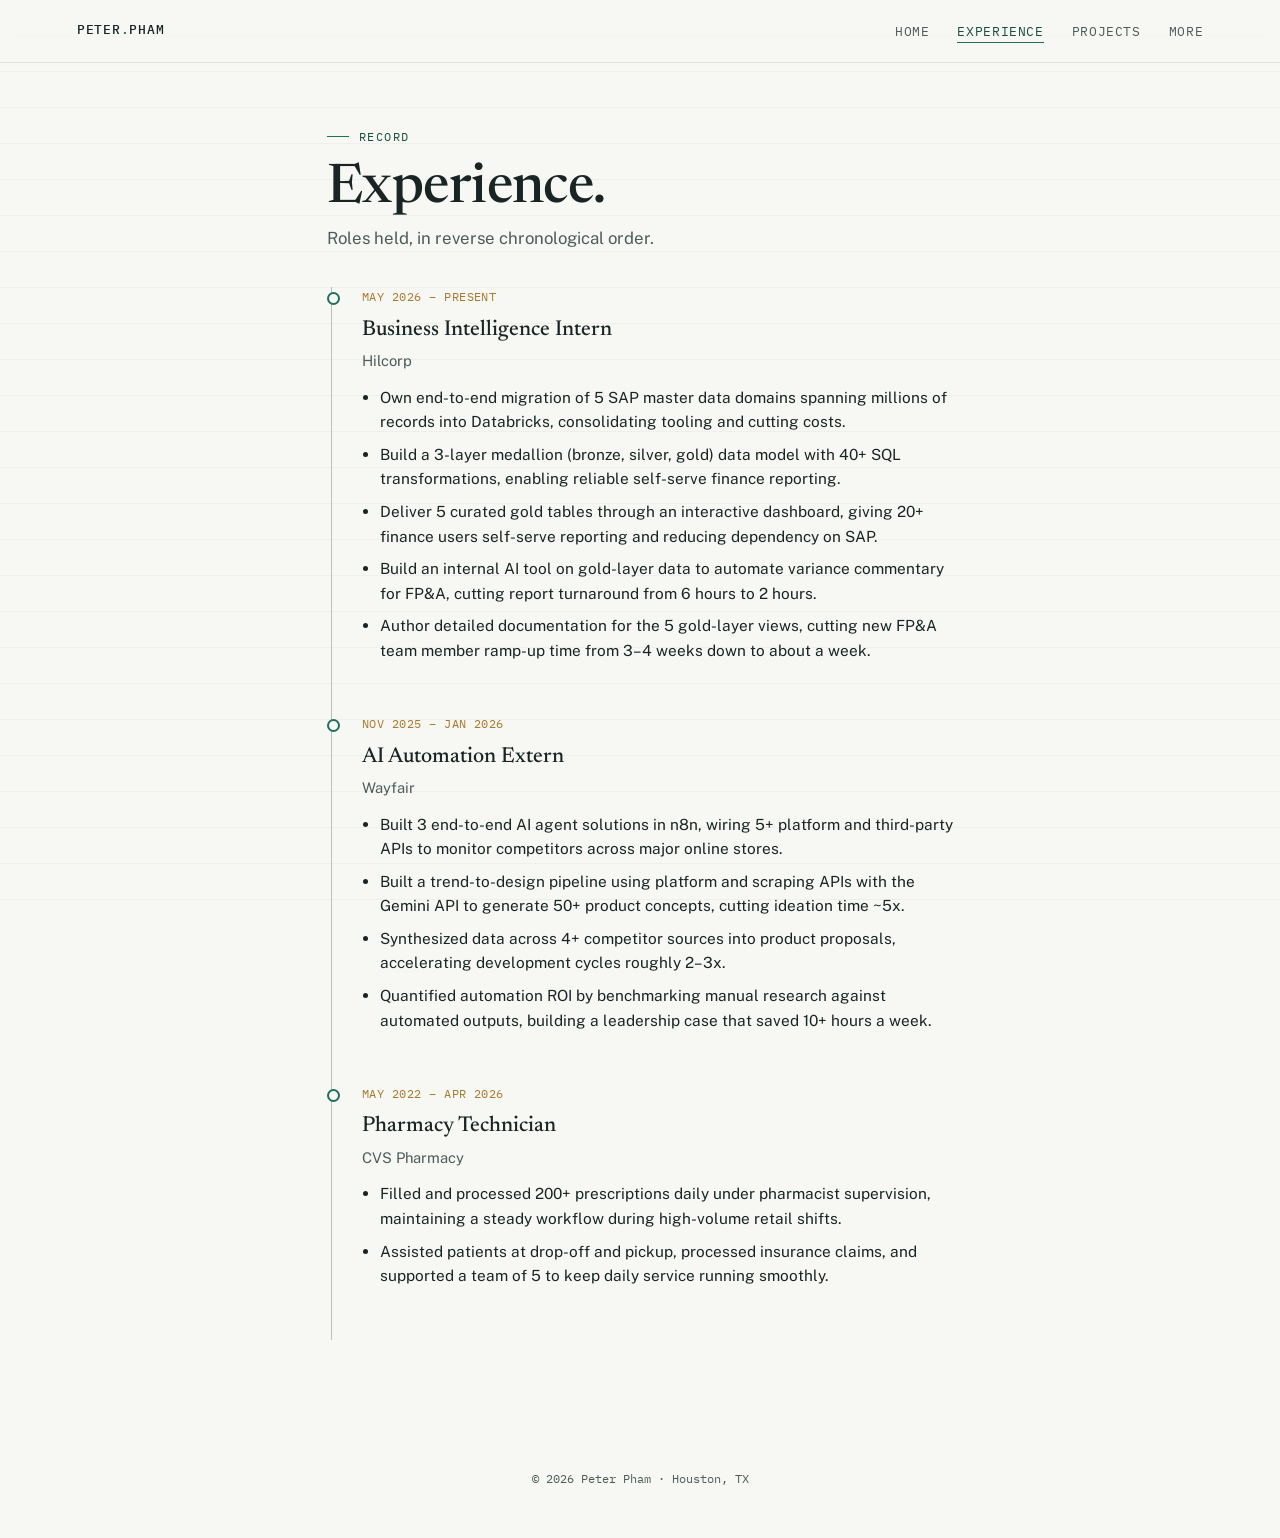
==== experience.html @ ce85f13b "Add files via upload" ====
<!DOCTYPE html>
<html lang="en">
<head>
  <meta charset="UTF-8" />
  <meta name="viewport" content="width=device-width, initial-scale=1.0" />
  <title>Experience &middot; Peter Pham</title>
  <link rel="stylesheet" href="style.css" />
</head>
<body>

  <nav class="navbar">
    <a href="index.html" class="brand">PETER<span>.</span>PHAM</a>
    <ul class="navlinks">
      <li><a href="index.html">Home</a></li>
      <li><a href="experience.html" class="active">Experience</a></li>
      <li><a href="projects.html">Projects</a></li>
      <li><a href="more.html">More</a></li>
    </ul>
  </nav>

  <main>
    <p class="eyebrow">Record</p>
    <h1 class="headline">Experience.</h1>
    <p class="role-line">Roles held, in reverse chronological order.</p>

    <div class="timeline">

      <div class="tl-item">
        <div class="tl-date">May 2026 &ndash; Present</div>
        <h3 class="tl-role">Business Intelligence Intern</h3>
        <p class="tl-org">Hilcorp</p>
        <ul>
          <li>Own end-to-end migration of 5 SAP master data domains spanning millions of records into Databricks, consolidating tooling and cutting costs.</li>
          <li>Build a 3-layer medallion (bronze, silver, gold) data model with 40+ SQL transformations, enabling reliable self-serve finance reporting.</li>
          <li>Deliver 5 curated gold tables through an interactive dashboard, giving 20+ finance users self-serve reporting and reducing dependency on SAP.</li>
          <li>Build an internal AI tool on gold-layer data to automate variance commentary for FP&amp;A, cutting report turnaround from 6 hours to 2 hours.</li>
          <li>Author detailed documentation for the 5 gold-layer views, cutting new FP&amp;A team member ramp-up time from 3&ndash;4 weeks down to about a week.</li>
        </ul>
      </div>

      <div class="tl-item">
        <div class="tl-date">Nov 2025 &ndash; Jan 2026</div>
        <h3 class="tl-role">AI Automation Extern</h3>
        <p class="tl-org">Wayfair</p>
        <ul>
          <li>Built 3 end-to-end AI agent solutions in n8n, wiring 5+ platform and third-party APIs to monitor competitors across major online stores.</li>
          <li>Built a trend-to-design pipeline using platform and scraping APIs with the Gemini API to generate 50+ product concepts, cutting ideation time ~5x.</li>
          <li>Synthesized data across 4+ competitor sources into product proposals, accelerating development cycles roughly 2&ndash;3x.</li>
          <li>Quantified automation ROI by benchmarking manual research against automated outputs, building a leadership case that saved 10+ hours a week.</li>
        </ul>
      </div>

      <div class="tl-item">
        <div class="tl-date">May 2022 &ndash; Apr 2026</div>
        <h3 class="tl-role">Pharmacy Technician</h3>
        <p class="tl-org">CVS Pharmacy</p>
        <ul>
          <li>Filled and processed 200+ prescriptions daily under pharmacist supervision, maintaining a steady workflow during high-volume retail shifts.</li>
          <li>Assisted patients at drop-off and pickup, processed insurance claims, and supported a team of 5 to keep daily service running smoothly.</li>
        </ul>
      </div>

    </div>
  </main>

  <footer>&copy; 2026 Peter Pham &middot; Houston, TX</footer>

</body>
</html>
---- style.css ----
@import url('https://fonts.googleapis.com/css2?family=Newsreader:ital,opsz,wght@0,6..72,400;0,6..72,500;0,6..72,600;1,6..72,400;1,6..72,500&family=Public+Sans:wght@400;500;600;700&family=IBM+Plex+Mono:wght@400;500;600&display=swap');

:root {
  --paper: #f7f7f3;
  --surface: #ffffff;
  --ink: #182524;
  --ink-soft: #4b5c5a;
  --line: #dde2dc;
  --line-strong: #b8c2ba;
  --accent: #1f6f5c;
  --accent-dark: #164e41;
  --gold: #a8792f;
  --gold-soft: #f1e6d2;
  --radius: 4px;
  --max: 780px;
}

* { box-sizing: border-box; }

html { scroll-behavior: smooth; }

body {
  margin: 0;
  background: var(--paper);
  color: var(--ink);
  font-family: 'Public Sans', -apple-system, sans-serif;
  font-size: 16px;
  line-height: 1.6;
  -webkit-font-smoothing: antialiased;
}

/* faint ledger-rule background */
body::before {
  content: '';
  position: fixed;
  inset: 0;
  pointer-events: none;
  z-index: 0;
  background-image: repeating-linear-gradient(
    to bottom,
    transparent 0,
    transparent 35px,
    rgba(24, 37, 36, 0.035) 35px,
    rgba(24, 37, 36, 0.035) 36px
  );
}

a { color: inherit; }

.mono { font-family: 'IBM Plex Mono', monospace; }

/* ---------- NAV ---------- */
.navbar {
  position: sticky;
  top: 0;
  z-index: 20;
  display: flex;
  align-items: center;
  justify-content: space-between;
  padding: 18px 6vw;
  background: rgba(247, 247, 243, 0.9);
  backdrop-filter: blur(6px);
  border-bottom: 1px solid var(--line);
}

.navbar .brand {
  font-family: 'IBM Plex Mono', monospace;
  font-size: 13px;
  letter-spacing: 0.06em;
  color: var(--ink);
  text-decoration: none;
  font-weight: 500;
}

.navbar .brand span { color: var(--accent); }

.navlinks { display: flex; gap: 28px; list-style: none; margin: 0; padding: 0; }

.navlinks a {
  text-decoration: none;
  font-family: 'IBM Plex Mono', monospace;
  font-size: 12.5px;
  letter-spacing: 0.05em;
  text-transform: uppercase;
  color: var(--ink-soft);
  padding-bottom: 3px;
  border-bottom: 1px solid transparent;
  transition: color .15s, border-color .15s;
}

.navlinks a:hover,
.navlinks a.active {
  color: var(--accent-dark);
  border-bottom-color: var(--accent);
}

/* ---------- LAYOUT ---------- */
main {
  position: relative;
  z-index: 1;
  max-width: var(--max);
  margin: 0 auto;
  padding: 64px 6vw 100px;
}

.eyebrow {
  font-family: 'IBM Plex Mono', monospace;
  font-size: 12px;
  letter-spacing: 0.12em;
  text-transform: uppercase;
  color: var(--accent-dark);
  margin: 0 0 14px;
  display: flex;
  align-items: center;
  gap: 10px;
}

.eyebrow::before {
  content: '';
  width: 22px;
  height: 1px;
  background: var(--accent);
  display: inline-block;
}

h1.headline {
  font-family: 'Newsreader', serif;
  font-weight: 500;
  font-size: clamp(2.4rem, 5vw, 3.4rem);
  line-height: 1.08;
  margin: 0 0 6px;
  letter-spacing: -0.01em;
}

h1.headline em {
  color: var(--accent);
  font-style: italic;
}

.role-line {
  font-size: 1.05rem;
  color: var(--ink-soft);
  margin: 0 0 36px;
}

/* ---------- LEDGER STRIP (signature element) ---------- */
.ledger {
  border-top: 1px solid var(--line-strong);
  border-bottom: 1px solid var(--line-strong);
  margin: 8px 0 40px;
  padding: 4px 0;
}

.ledger-row {
  display: flex;
  align-items: baseline;
  gap: 16px;
  padding: 13px 2px;
  border-bottom: 1px dashed var(--line);
}

.ledger-row:last-child { border-bottom: none; }

.ledger-num {
  font-family: 'IBM Plex Mono', monospace;
  font-weight: 600;
  font-size: 1.05rem;
  color: var(--accent-dark);
  white-space: nowrap;
  min-width: 208px;
}

.ledger-label {
  color: var(--ink-soft);
  font-size: 0.92rem;
}

/* ---------- ABOUT PROSE ---------- */
.prose p { margin: 0 0 18px; color: var(--ink); }
.prose ul { margin: 0 0 22px; padding-left: 20px; }
.prose li { margin-bottom: 7px; color: var(--ink-soft); font-size: .95rem; }
.prose a { color: var(--accent-dark); text-decoration: underline; text-decoration-color: var(--line-strong); text-underline-offset: 3px; }
.prose a:hover { text-decoration-color: var(--accent); }

h2.section-title {
  font-family: 'Newsreader', serif;
  font-size: 1.9rem;
  font-weight: 500;
  margin: 56px 0 6px;
}

.section-title:first-of-type { margin-top: 40px; }

.section-sub { color: var(--ink-soft); font-size: .95rem; margin: 0 0 28px; }

/* ---------- CONTACT ROW ---------- */
.contact-row {
  display: flex;
  flex-wrap: wrap;
  gap: 12px;
  margin: 8px 0 4px;
}

.pill {
  display: inline-flex;
  align-items: center;
  gap: 8px;
  padding: 9px 16px;
  border: 1px solid var(--line-strong);
  border-radius: 999px;
  text-decoration: none;
  font-size: 13.5px;
  color: var(--ink);
  background: var(--surface);
  transition: border-color .15s, background .15s, color .15s;
}

.pill:hover { border-color: var(--accent); color: var(--accent-dark); background: #eef5f2; }

.pill svg { width: 15px; height: 15px; flex-shrink: 0; }

.pill.resume { background: var(--accent-dark); border-color: var(--accent-dark); color: #fff; }
.pill.resume:hover { background: var(--accent); border-color: var(--accent); color: #fff; }

/* ---------- TIMELINE (Experience) ---------- */
.timeline { border-left: 1px solid var(--line-strong); margin-left: 4px; }

.tl-item {
  position: relative;
  padding: 0 0 44px 30px;
}

.tl-item::before {
  content: '';
  position: absolute;
  left: -5px;
  top: 5px;
  width: 9px;
  height: 9px;
  border-radius: 50%;
  background: var(--paper);
  border: 2px solid var(--accent);
}

.tl-date {
  font-family: 'IBM Plex Mono', monospace;
  font-size: 12px;
  letter-spacing: 0.04em;
  color: var(--gold);
  text-transform: uppercase;
  margin-bottom: 6px;
}

.tl-role { font-family: 'Newsreader', serif; font-size: 1.35rem; font-weight: 500; margin: 0 0 2px; }
.tl-org { color: var(--ink-soft); font-size: .92rem; margin: 0 0 12px; }
.tl-item ul { margin: 0; padding-left: 18px; }
.tl-item li { margin-bottom: 8px; color: var(--ink); font-size: .96rem; }

/* ---------- CARDS (Projects) ---------- */
.card-grid { display: flex; flex-direction: column; gap: 20px; }

.card {
  background: var(--surface);
  border: 1px solid var(--line);
  border-radius: var(--radius);
  padding: 24px 26px;
}

.card-top {
  display: flex;
  justify-content: space-between;
  align-items: baseline;
  gap: 16px;
  flex-wrap: wrap;
  margin-bottom: 4px;
}

.card-title { font-family: 'Newsreader', serif; font-size: 1.3rem; font-weight: 500; margin: 0; }

.tag {
  font-family: 'IBM Plex Mono', monospace;
  font-size: 10.5px;
  letter-spacing: .05em;
  text-transform: uppercase;
  padding: 3px 9px;
  border-radius: 999px;
  white-space: nowrap;
}

.tag.case { background: var(--gold-soft); color: var(--gold); }
.tag.build { background: #e4efec; color: var(--accent-dark); }

.card-date { font-family: 'IBM Plex Mono', monospace; font-size: 11.5px; color: var(--ink-soft); margin-bottom: 12px; }
.card p { margin: 0 0 10px; font-size: .95rem; color: var(--ink); }
.card .result {
  margin-top: 12px;
  padding-top: 12px;
  border-top: 1px dashed var(--line);
  font-size: .9rem;
  color: var(--accent-dark);
  font-style: italic;
  font-family: 'Newsreader', serif;
}

.stack {
  font-family: 'IBM Plex Mono', monospace;
  font-size: 11px;
  color: var(--ink-soft);
  margin-top: 10px;
}

/* ---------- MORE PAGE ---------- */
.chip-group { display: flex; flex-wrap: wrap; gap: 9px; margin-bottom: 8px; }

.chip {
  font-family: 'IBM Plex Mono', monospace;
  font-size: 12px;
  padding: 6px 12px;
  border: 1px solid var(--line-strong);
  border-radius: 999px;
  color: var(--ink-soft);
  background: var(--surface);
}

.leader-item { margin-bottom: 22px; }
.leader-role { font-weight: 600; font-size: 1rem; margin-bottom: 2px; }
.leader-org { color: var(--ink-soft); font-size: .88rem; margin-bottom: 8px; font-family: 'IBM Plex Mono', monospace; }
.leader-item p { margin: 0; font-size: .93rem; color: var(--ink); }

.interest-line {
  font-family: 'Newsreader', serif;
  font-style: italic;
  font-size: 1.15rem;
  color: var(--ink);
  border-left: 2px solid var(--gold);
  padding-left: 18px;
  margin: 24px 0;
}

/* ---------- FOOTER ---------- */
footer {
  position: relative;
  z-index: 1;
  text-align: center;
  padding: 30px 6vw 50px;
  font-family: 'IBM Plex Mono', monospace;
  font-size: 11.5px;
  color: var(--ink-soft);
}

/* ---------- RESPONSIVE ---------- */
@media (max-width: 640px) {
  .navbar { padding: 16px 5vw; }
  .navlinks { gap: 16px; }
  main { padding: 44px 5.5vw 80px; }
  .ledger-num { min-width: 150px; font-size: .92rem; }
  .card-top { flex-direction: column; align-items: flex-start; }
}

/* focus visibility */
a:focus-visible, button:focus-visible { outline: 2px solid var(--accent); outline-offset: 2px; }

@media (prefers-reduced-motion: reduce) {
  html { scroll-behavior: auto; }
}
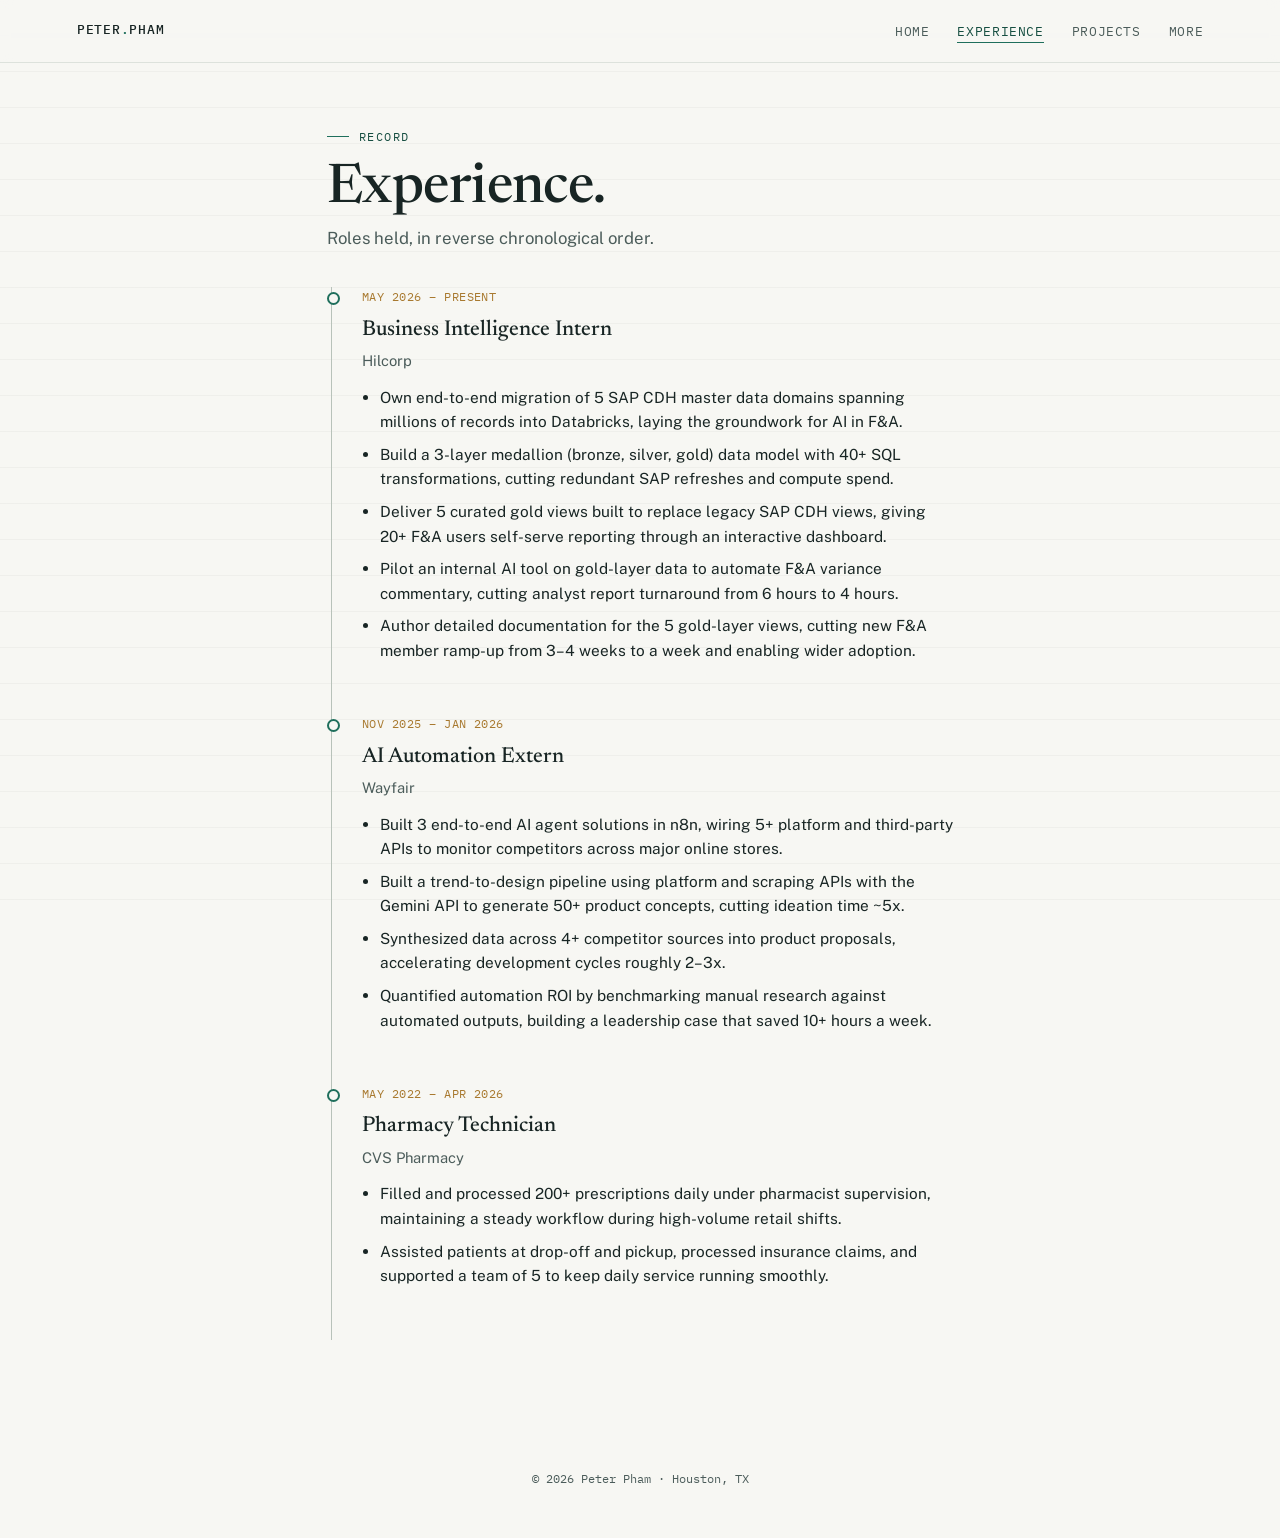
==== commit 69662673: "Add files via upload" ====
--- a/experience.html
+++ b/experience.html
@@ -30,11 +30,11 @@
         <h3 class="tl-role">Business Intelligence Intern</h3>
         <p class="tl-org">Hilcorp</p>
         <ul>
-          <li>Own end-to-end migration of 5 SAP master data domains spanning millions of records into Databricks, consolidating tooling and cutting costs.</li>
-          <li>Build a 3-layer medallion (bronze, silver, gold) data model with 40+ SQL transformations, enabling reliable self-serve finance reporting.</li>
-          <li>Deliver 5 curated gold tables through an interactive dashboard, giving 20+ finance users self-serve reporting and reducing dependency on SAP.</li>
-          <li>Build an internal AI tool on gold-layer data to automate variance commentary for FP&amp;A, cutting report turnaround from 6 hours to 2 hours.</li>
-          <li>Author detailed documentation for the 5 gold-layer views, cutting new FP&amp;A team member ramp-up time from 3&ndash;4 weeks down to about a week.</li>
+          <li>Own end-to-end migration of 5 SAP CDH master data domains spanning millions of records into Databricks, laying the groundwork for AI in F&amp;A.</li>
+          <li>Build a 3-layer medallion (bronze, silver, gold) data model with 40+ SQL transformations, cutting redundant SAP refreshes and compute spend.</li>
+          <li>Deliver 5 curated gold views built to replace legacy SAP CDH views, giving 20+ F&amp;A users self-serve reporting through an interactive dashboard.</li>
+          <li>Pilot an internal AI tool on gold-layer data to automate F&amp;A variance commentary, cutting analyst report turnaround from 6 hours to 4 hours.</li>
+          <li>Author detailed documentation for the 5 gold-layer views, cutting new F&amp;A member ramp-up from 3&ndash;4 weeks to a week and enabling wider adoption.</li>
         </ul>
       </div>
 
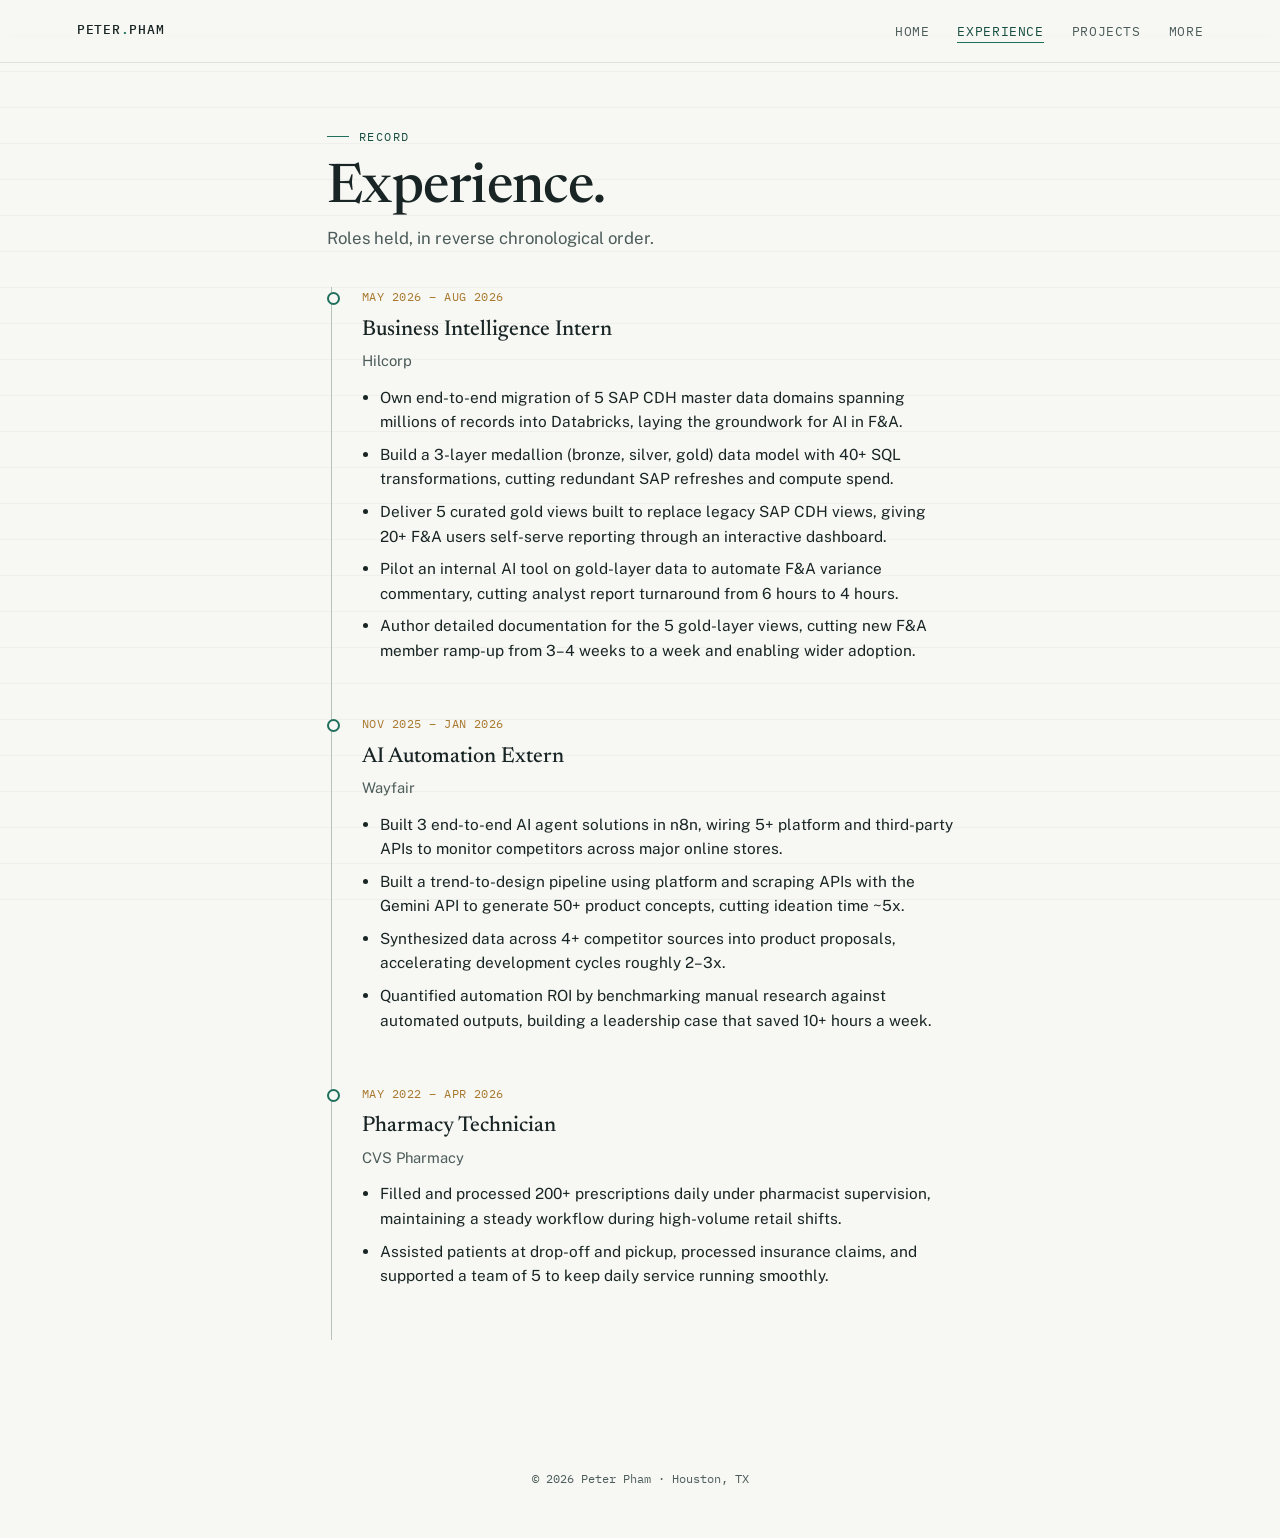
==== commit 14e565a3: "Update experience.html" ====
--- a/experience.html
+++ b/experience.html
@@ -26,7 +26,7 @@
     <div class="timeline">
 
       <div class="tl-item">
-        <div class="tl-date">May 2026 &ndash; Present</div>
+        <div class="tl-date">May 2026 &ndash; Aug 2026</div>
         <h3 class="tl-role">Business Intelligence Intern</h3>
         <p class="tl-org">Hilcorp</p>
         <ul>
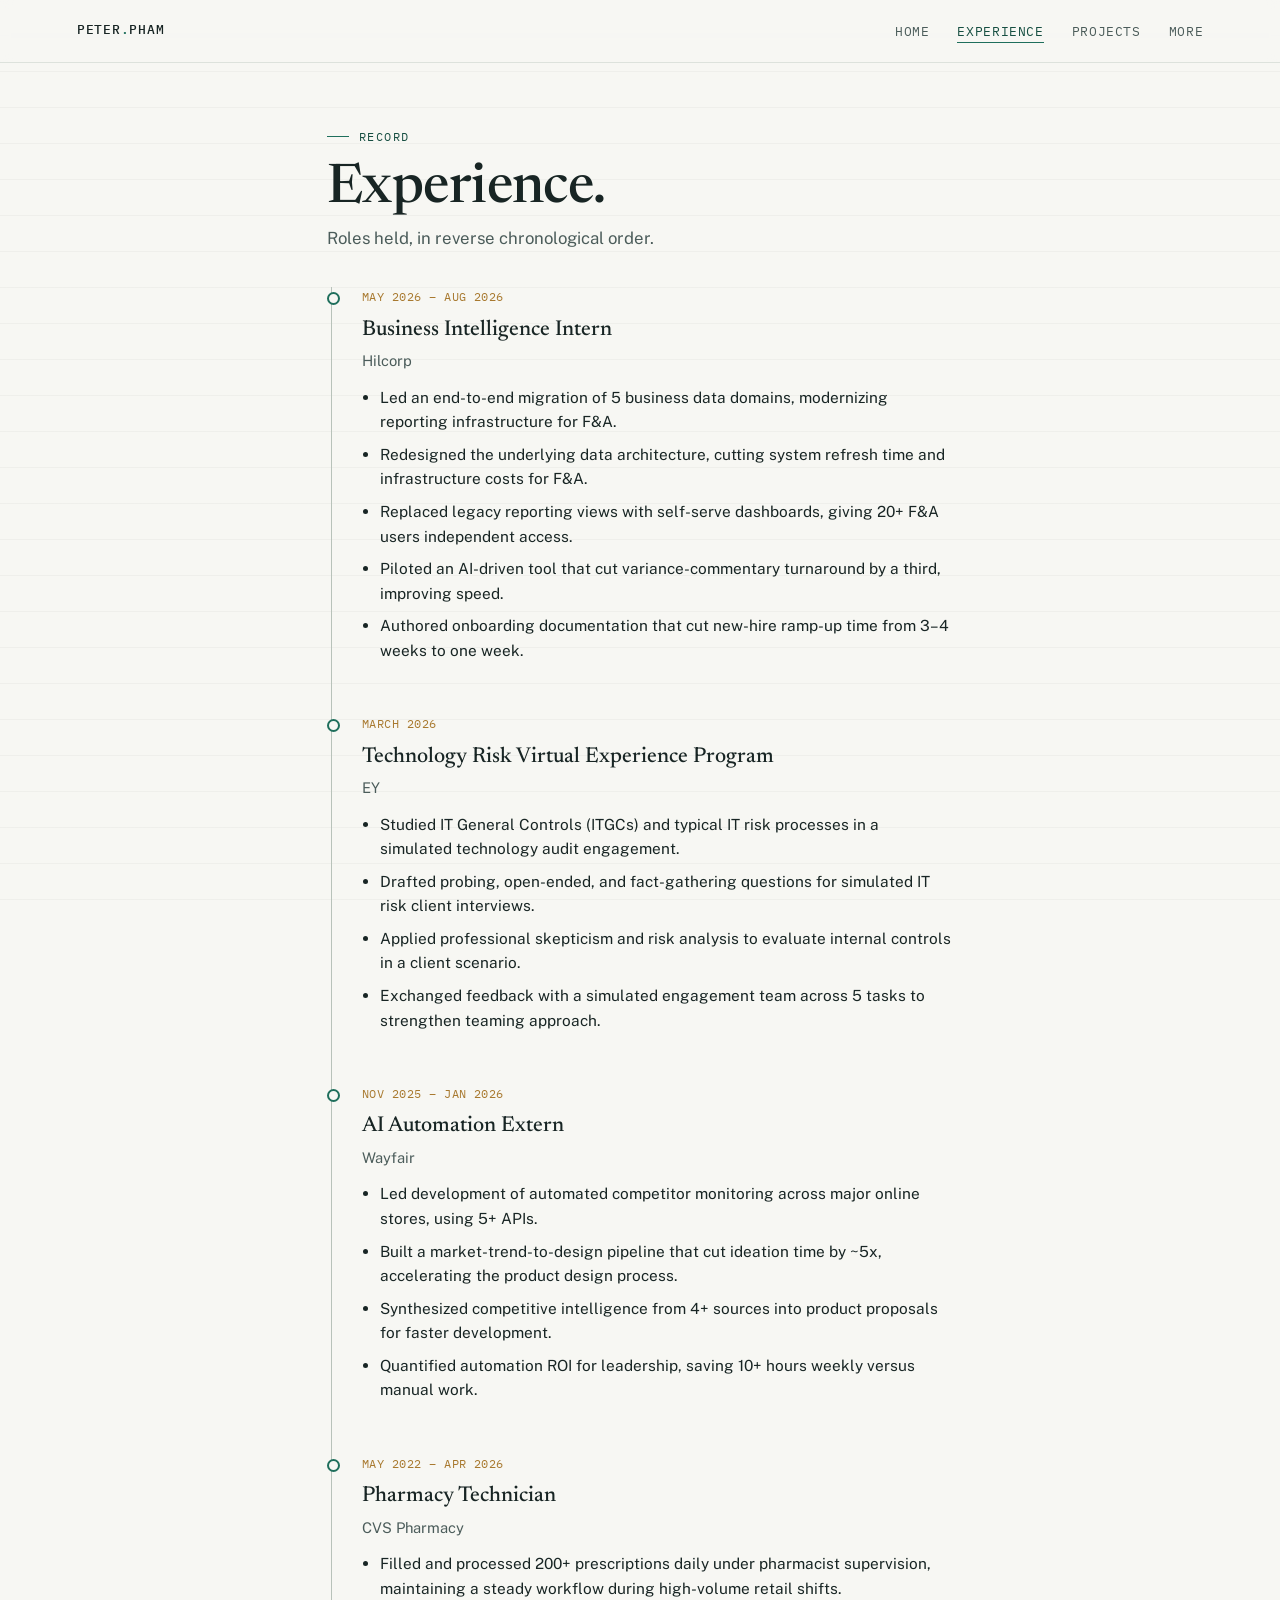
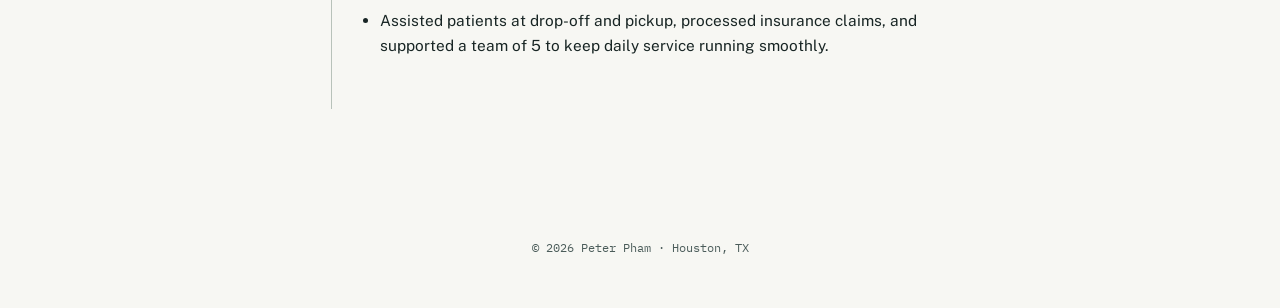
==== commit fb1f4fd8: "Add files via upload" ====
--- a/experience.html
+++ b/experience.html
@@ -30,11 +30,23 @@
         <h3 class="tl-role">Business Intelligence Intern</h3>
         <p class="tl-org">Hilcorp</p>
         <ul>
-          <li>Own end-to-end migration of 5 SAP CDH master data domains spanning millions of records into Databricks, laying the groundwork for AI in F&amp;A.</li>
-          <li>Build a 3-layer medallion (bronze, silver, gold) data model with 40+ SQL transformations, cutting redundant SAP refreshes and compute spend.</li>
-          <li>Deliver 5 curated gold views built to replace legacy SAP CDH views, giving 20+ F&amp;A users self-serve reporting through an interactive dashboard.</li>
-          <li>Pilot an internal AI tool on gold-layer data to automate F&amp;A variance commentary, cutting analyst report turnaround from 6 hours to 4 hours.</li>
-          <li>Author detailed documentation for the 5 gold-layer views, cutting new F&amp;A member ramp-up from 3&ndash;4 weeks to a week and enabling wider adoption.</li>
+          <li>Led an end-to-end migration of 5 business data domains, modernizing reporting infrastructure for F&amp;A.</li>
+          <li>Redesigned the underlying data architecture, cutting system refresh time and infrastructure costs for F&amp;A.</li>
+          <li>Replaced legacy reporting views with self-serve dashboards, giving 20+ F&amp;A users independent access.</li>
+          <li>Piloted an AI-driven tool that cut variance-commentary turnaround by a third, improving speed.</li>
+          <li>Authored onboarding documentation that cut new-hire ramp-up time from 3&ndash;4 weeks to one week.</li>
+        </ul>
+      </div>
+
+      <div class="tl-item">
+        <div class="tl-date">March 2026</div>
+        <h3 class="tl-role">Technology Risk Virtual Experience Program</h3>
+        <p class="tl-org">EY</p>
+        <ul>
+          <li>Studied IT General Controls (ITGCs) and typical IT risk processes in a simulated technology audit engagement.</li>
+          <li>Drafted probing, open-ended, and fact-gathering questions for simulated IT risk client interviews.</li>
+          <li>Applied professional skepticism and risk analysis to evaluate internal controls in a client scenario.</li>
+          <li>Exchanged feedback with a simulated engagement team across 5 tasks to strengthen teaming approach.</li>
         </ul>
       </div>
 
@@ -43,10 +55,10 @@
         <h3 class="tl-role">AI Automation Extern</h3>
         <p class="tl-org">Wayfair</p>
         <ul>
-          <li>Built 3 end-to-end AI agent solutions in n8n, wiring 5+ platform and third-party APIs to monitor competitors across major online stores.</li>
-          <li>Built a trend-to-design pipeline using platform and scraping APIs with the Gemini API to generate 50+ product concepts, cutting ideation time ~5x.</li>
-          <li>Synthesized data across 4+ competitor sources into product proposals, accelerating development cycles roughly 2&ndash;3x.</li>
-          <li>Quantified automation ROI by benchmarking manual research against automated outputs, building a leadership case that saved 10+ hours a week.</li>
+          <li>Led development of automated competitor monitoring across major online stores, using 5+ APIs.</li>
+          <li>Built a market-trend-to-design pipeline that cut ideation time by ~5x, accelerating the product design process.</li>
+          <li>Synthesized competitive intelligence from 4+ sources into product proposals for faster development.</li>
+          <li>Quantified automation ROI for leadership, saving 10+ hours weekly versus manual work.</li>
         </ul>
       </div>
 
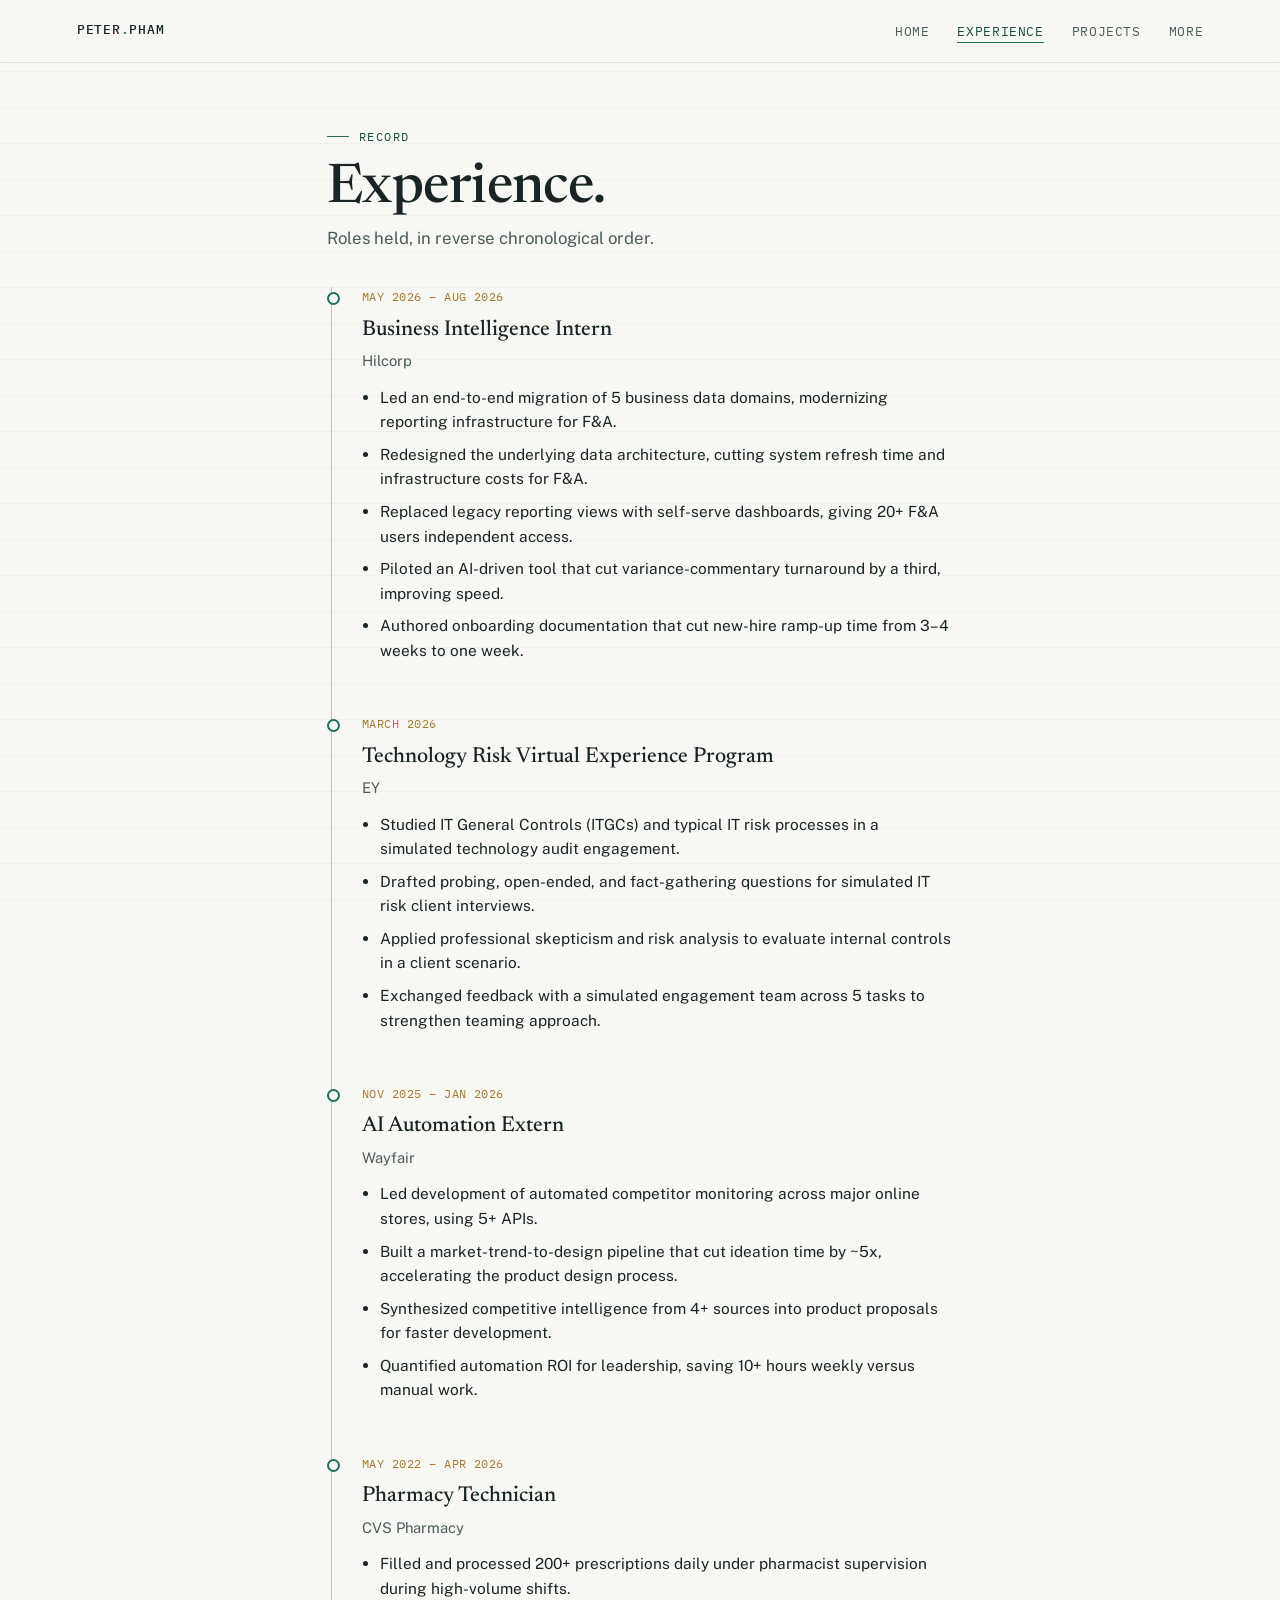
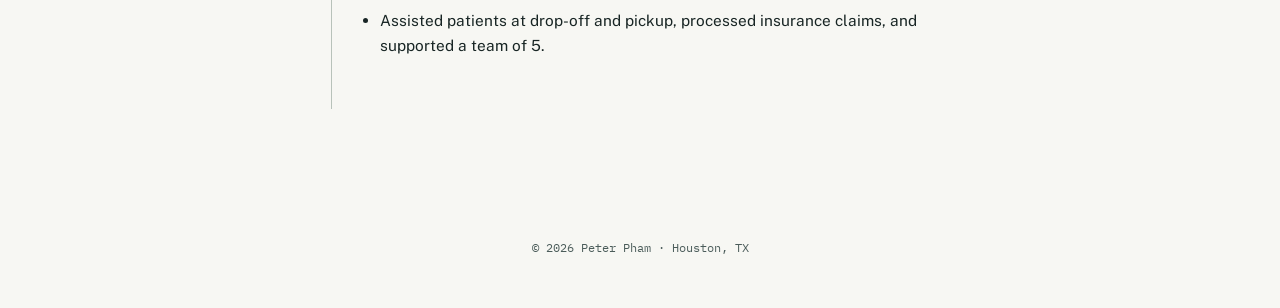
==== commit cd2d9cfb: "Add files via upload" ====
--- a/experience.html
+++ b/experience.html
@@ -67,8 +67,8 @@
         <h3 class="tl-role">Pharmacy Technician</h3>
         <p class="tl-org">CVS Pharmacy</p>
         <ul>
-          <li>Filled and processed 200+ prescriptions daily under pharmacist supervision, maintaining a steady workflow during high-volume retail shifts.</li>
-          <li>Assisted patients at drop-off and pickup, processed insurance claims, and supported a team of 5 to keep daily service running smoothly.</li>
+          <li>Filled and processed 200+ prescriptions daily under pharmacist supervision during high-volume shifts.</li>
+          <li>Assisted patients at drop-off and pickup, processed insurance claims, and supported a team of 5.</li>
         </ul>
       </div>
 
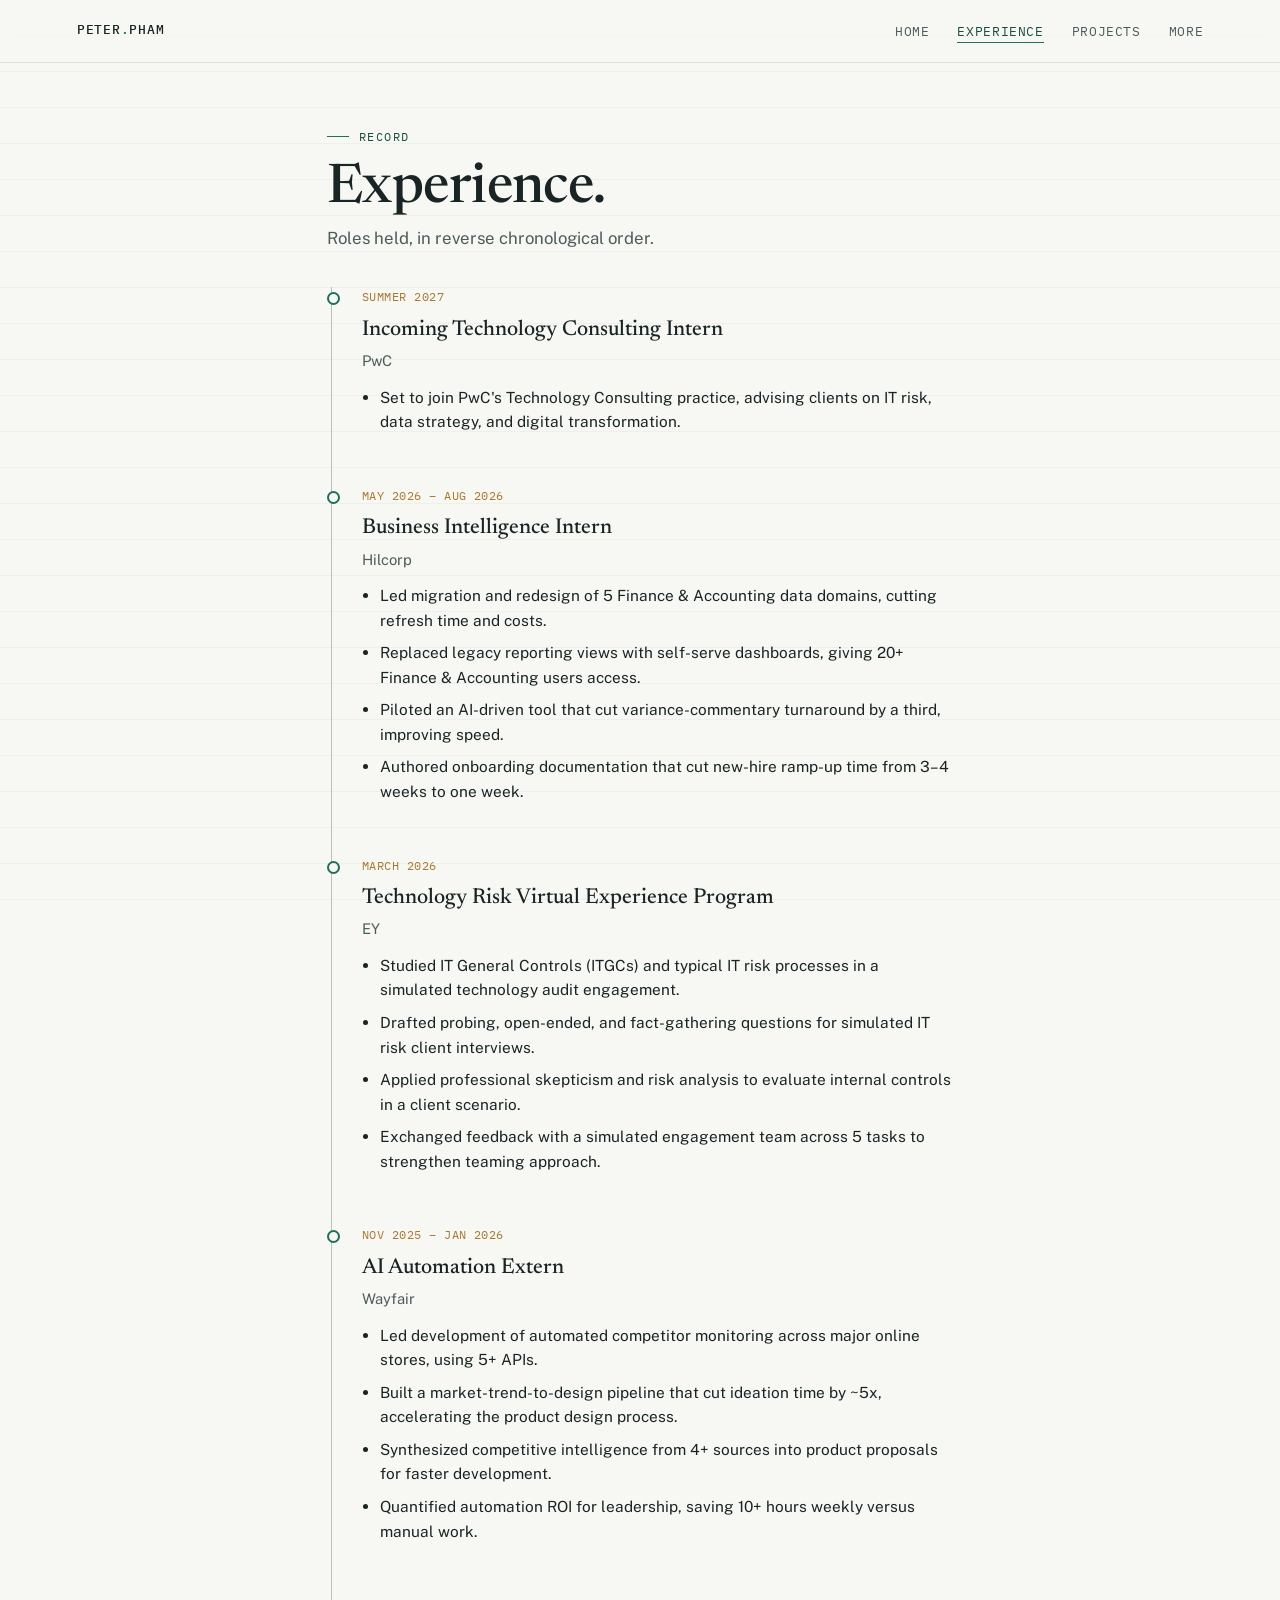
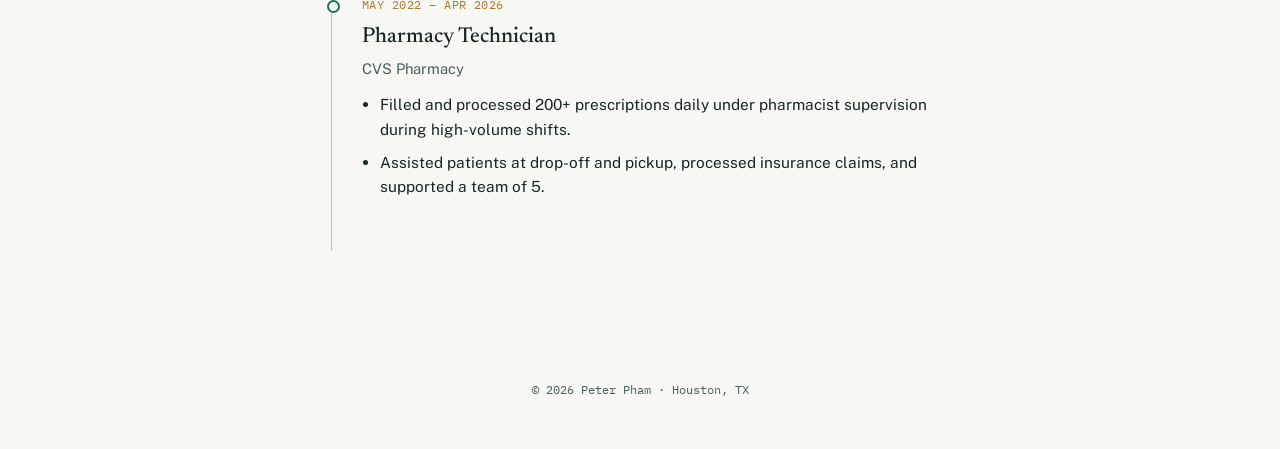
==== commit e5dbb0a3: "Add files via upload" ====
--- a/experience.html
+++ b/experience.html
@@ -26,13 +26,21 @@
     <div class="timeline">
 
       <div class="tl-item">
+        <div class="tl-date">Summer 2027</div>
+        <h3 class="tl-role">Incoming Technology Consulting Intern</h3>
+        <p class="tl-org">PwC</p>
+        <ul>
+          <li>Set to join PwC's Technology Consulting practice, advising clients on IT risk, data strategy, and digital transformation.</li>
+        </ul>
+      </div>
+
+      <div class="tl-item">
         <div class="tl-date">May 2026 &ndash; Aug 2026</div>
         <h3 class="tl-role">Business Intelligence Intern</h3>
         <p class="tl-org">Hilcorp</p>
         <ul>
-          <li>Led an end-to-end migration of 5 business data domains, modernizing reporting infrastructure for F&amp;A.</li>
-          <li>Redesigned the underlying data architecture, cutting system refresh time and infrastructure costs for F&amp;A.</li>
-          <li>Replaced legacy reporting views with self-serve dashboards, giving 20+ F&amp;A users independent access.</li>
+          <li>Led migration and redesign of 5 Finance &amp; Accounting data domains, cutting refresh time and costs.</li>
+          <li>Replaced legacy reporting views with self-serve dashboards, giving 20+ Finance &amp; Accounting users access.</li>
           <li>Piloted an AI-driven tool that cut variance-commentary turnaround by a third, improving speed.</li>
           <li>Authored onboarding documentation that cut new-hire ramp-up time from 3&ndash;4 weeks to one week.</li>
         </ul>
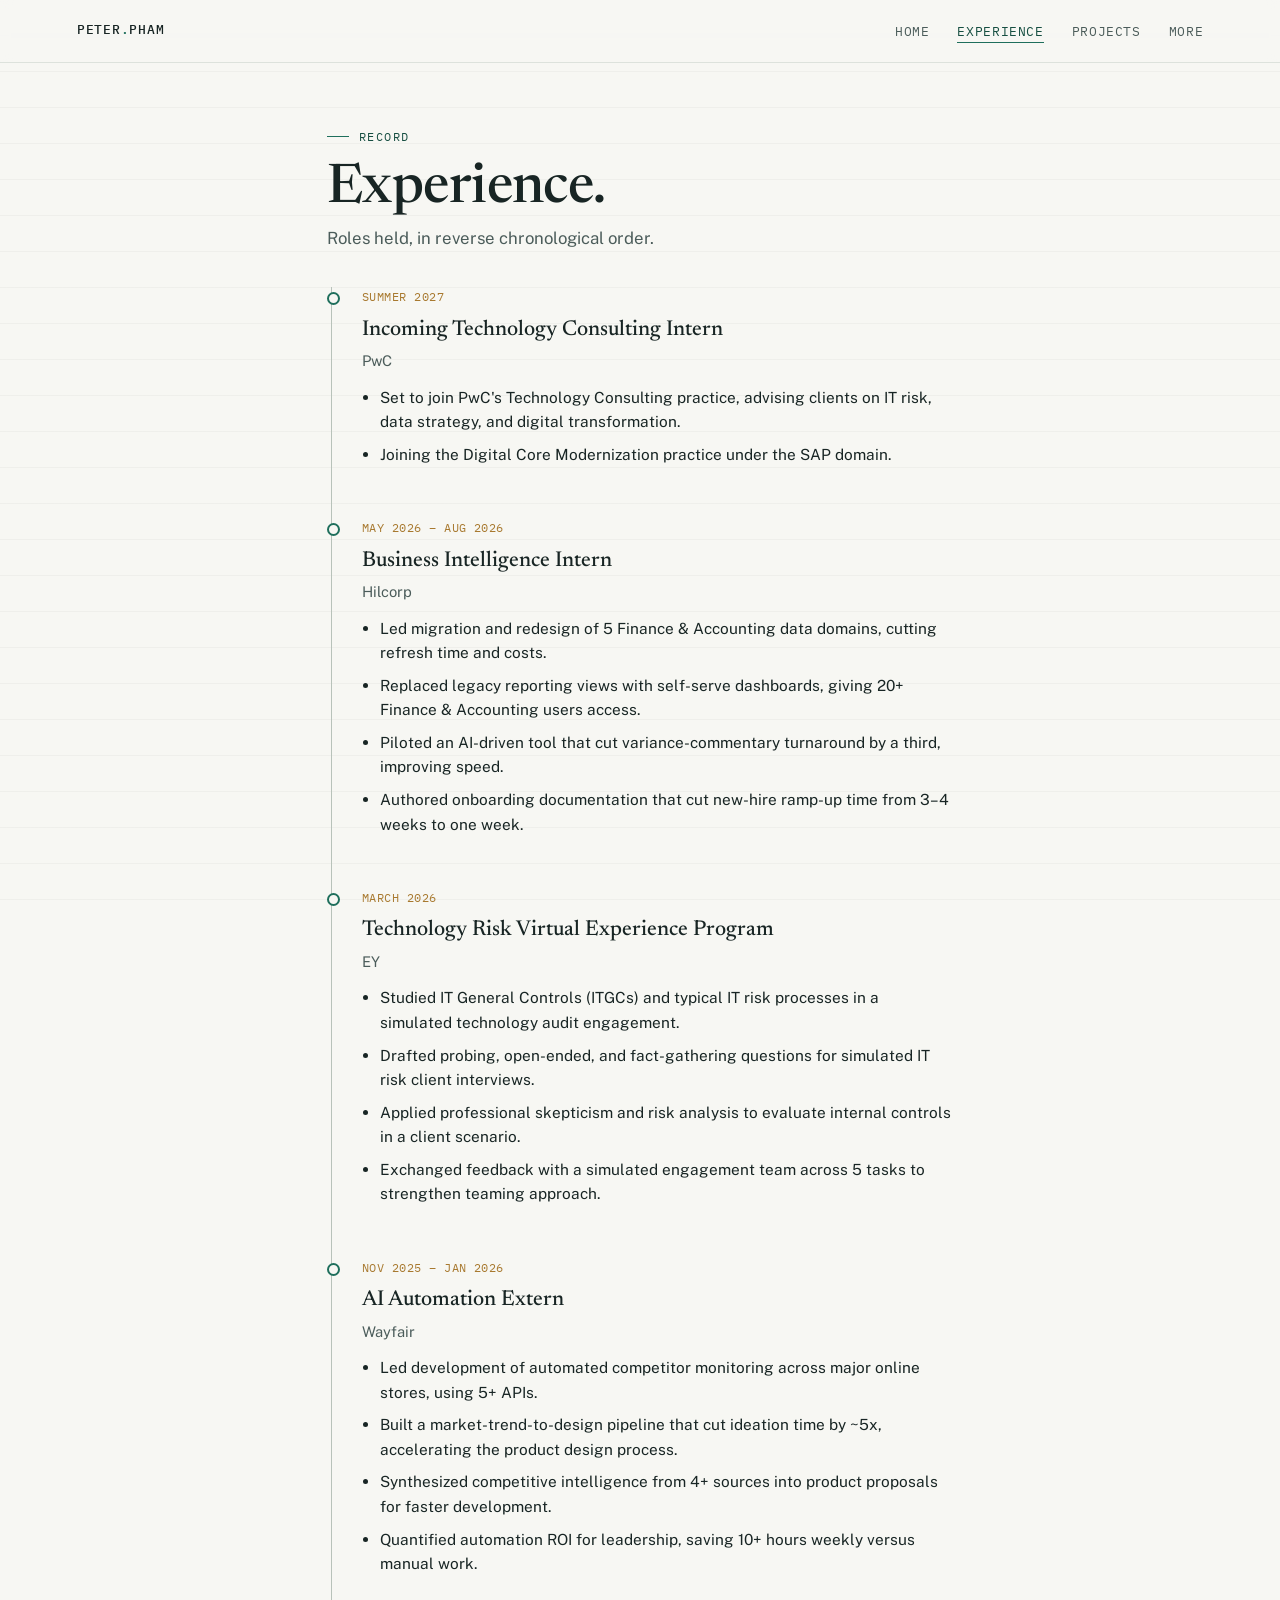
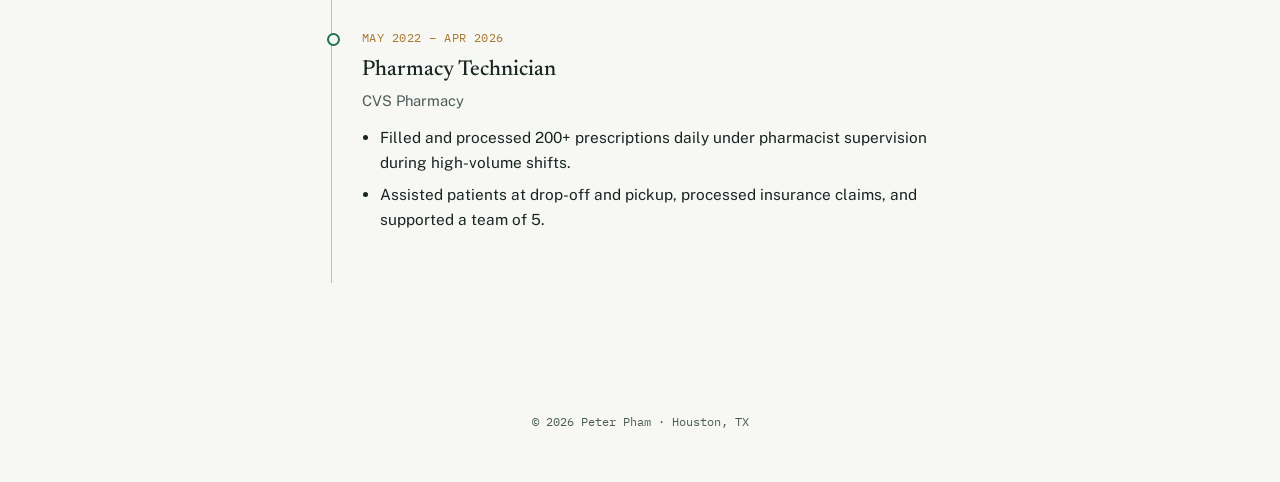
==== commit 4ef945ae: "Add files via upload" ====
--- a/experience.html
+++ b/experience.html
@@ -31,6 +31,7 @@
         <p class="tl-org">PwC</p>
         <ul>
           <li>Set to join PwC's Technology Consulting practice, advising clients on IT risk, data strategy, and digital transformation.</li>
+          <li>Joining the Digital Core Modernization practice under the SAP domain.</li>
         </ul>
       </div>
 
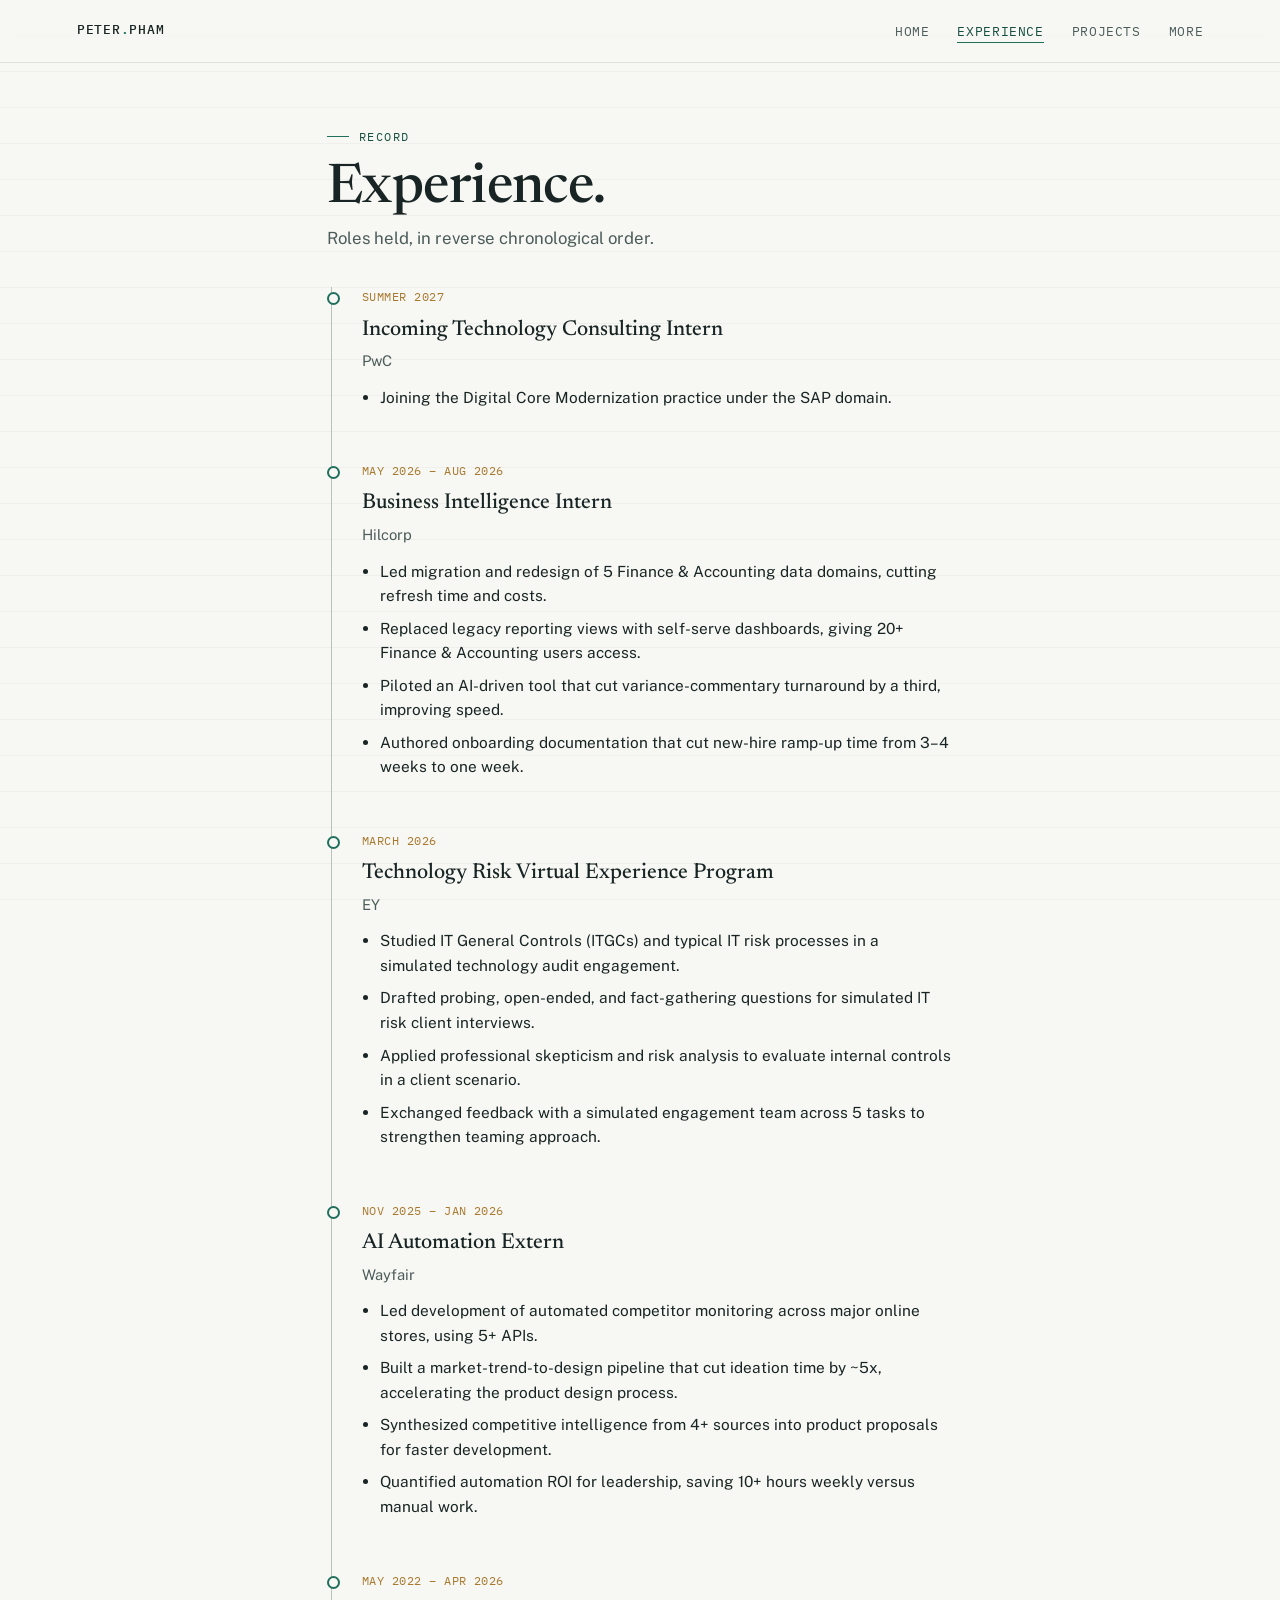
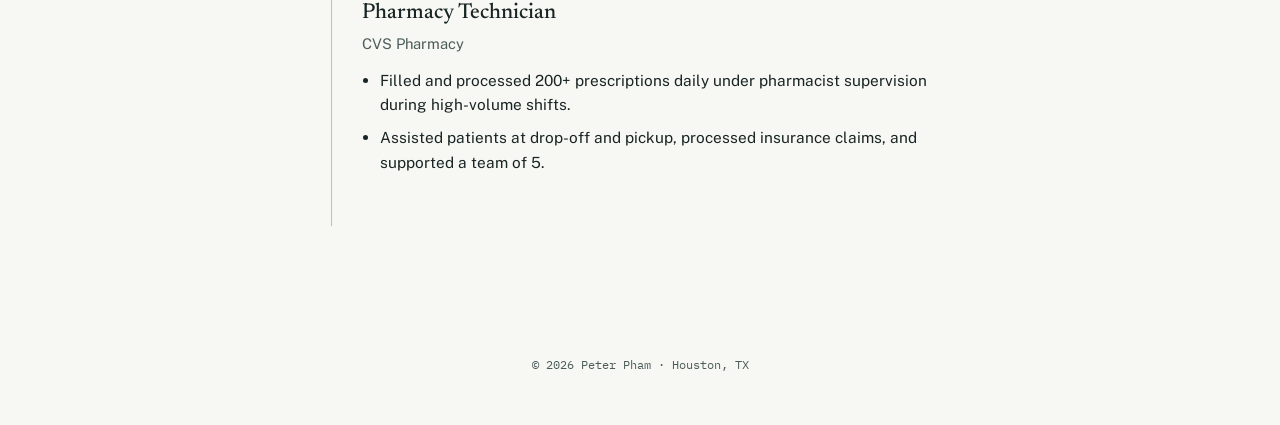
==== commit c17319cb: "Add files via upload" ====
--- a/experience.html
+++ b/experience.html
@@ -30,7 +30,6 @@
         <h3 class="tl-role">Incoming Technology Consulting Intern</h3>
         <p class="tl-org">PwC</p>
         <ul>
-          <li>Set to join PwC's Technology Consulting practice, advising clients on IT risk, data strategy, and digital transformation.</li>
           <li>Joining the Digital Core Modernization practice under the SAP domain.</li>
         </ul>
       </div>
